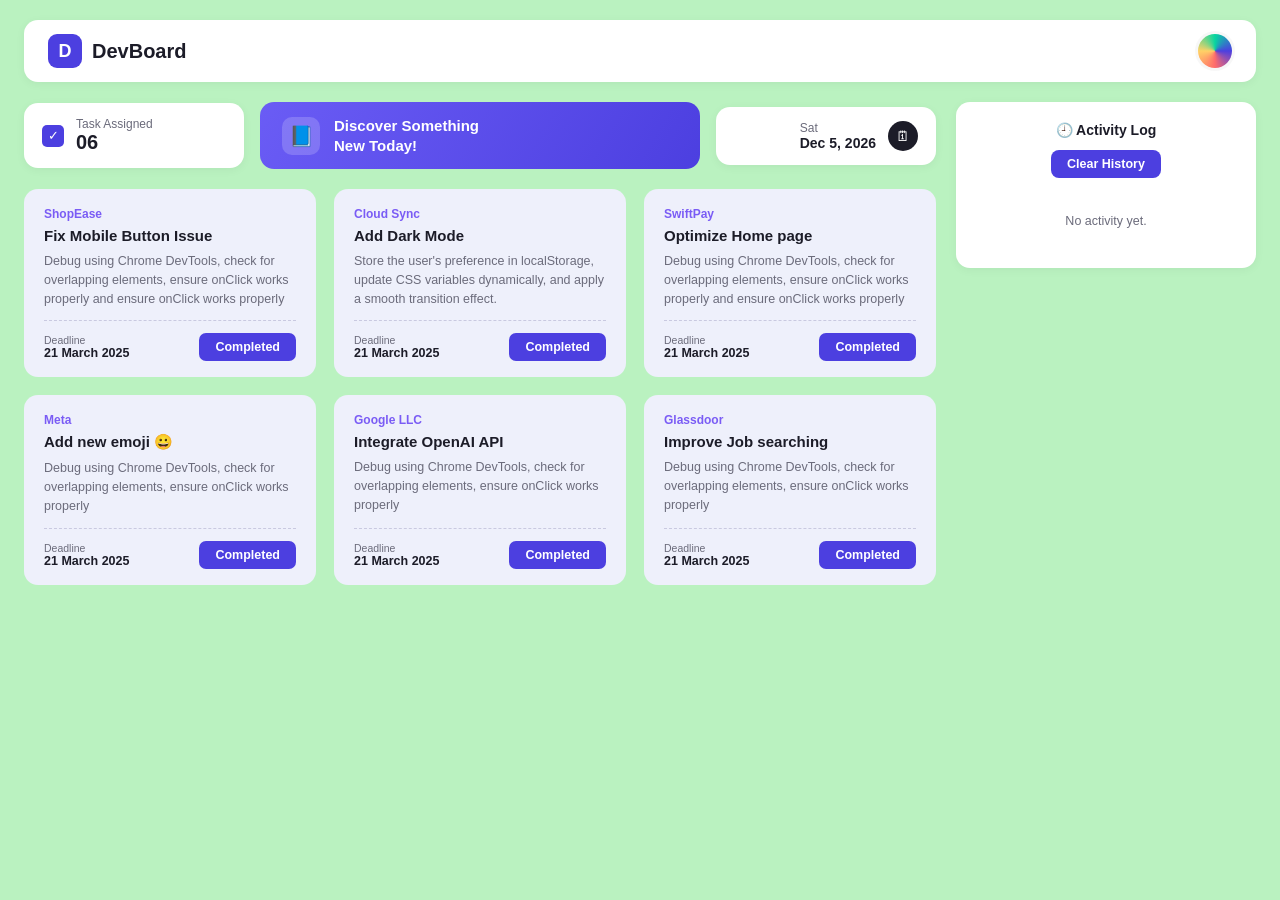
==== index.html @ 2106cfa0 "Add files via upload" ====
<!DOCTYPE html>
<html lang="en">
<head>
<meta charset="UTF-8">
<meta name="viewport" content="width=device-width, initial-scale=1, viewport-fit=cover">
<title>DevBoard</title>
<style>
:root{
  --bg: #baf2c0;
  --card-bg: #eef0fb;
  --card-bg-alt: #f3f0fc;
  --accent: #4c3fe0;
  --accent-light: #ded9fb;
  --gray-btn: #9b9b9b;
  --text-dark: #1c1c28;
  --text-muted: #6b6b7b;
  --white: #ffffff;
}

* { box-sizing: border-box; }

html, body{
  margin:0;
  padding:0;
  font-family: "Segoe UI", Roboto, Arial, sans-serif;
  background: var(--bg);
  color: var(--text-dark);
  transition: background-color .4s ease;
}

.app{
  max-width: 1400px;
  margin: 0 auto;
  padding: 20px 24px 60px;
}

/* ---------- Header ---------- */
header.topbar{
  background: var(--white);
  border-radius: 14px;
  padding: 14px 24px;
  display:flex;
  align-items:center;
  justify-content:space-between;
  box-shadow: 0 2px 10px rgba(0,0,0,0.05);
  margin-bottom: 20px;
}

.brand{
  display:flex;
  align-items:center;
  gap: 10px;
  font-size: 20px;
  font-weight: 700;
}
.brand .logo{
  width: 34px;
  height: 34px;
  border-radius: 9px;
  background: var(--accent);
  color:#fff;
  display:flex;
  align-items:center;
  justify-content:center;
  font-size: 18px;
  font-weight: 800;
}
.brand .thin{ font-weight: 500; color: var(--text-muted); }

.topbar-right{
  display:flex;
  align-items:center;
  gap: 16px;
}

#colorToggleBtn{
  width: 34px;
  height: 34px;
  border-radius: 50%;
  border: none;
  cursor: pointer;
  background: conic-gradient(from 90deg, #4c3fe0, #ff6b6b, #ffd166, #06d6a0, #4c3fe0);
  box-shadow: 0 0 0 3px rgba(0,0,0,0.03);
}
#colorToggleBtn:focus-visible{ outline: 2px solid var(--accent); outline-offset: 2px; }

/* ---------- Main grid ---------- */
.board{
  display:grid;
  grid-template-columns: 1fr 300px;
  gap: 20px;
}

.board-main{
  background: transparent;
}

.board-header{
  display:grid;
  grid-template-columns: 1fr 2fr 1fr;
  align-items:center;
  gap: 16px;
  margin-bottom: 20px;
}

.assigned-card, .date-card{
  background: var(--white);
  border-radius: 14px;
  padding: 14px 18px;
  display:flex;
  align-items:center;
  gap: 12px;
  box-shadow: 0 2px 10px rgba(0,0,0,0.05);
}

.assigned-card .check{
  width: 22px;
  height: 22px;
  border-radius: 5px;
  background: var(--accent);
  color:#fff;
  display:flex;
  align-items:center;
  justify-content:center;
  font-size: 13px;
  flex-shrink:0;
}
.assigned-card .label{ font-size: 12px; color: var(--text-muted); }
.assigned-card .value{ font-size: 20px; font-weight: 700; }

.discover-banner{
  background: linear-gradient(120deg, #6a5cf5, #4c3fe0);
  border-radius: 14px;
  padding: 14px 22px;
  color: #fff;
  display:flex;
  align-items:center;
  gap: 14px;
  cursor:pointer;
  border: none;
  text-align:left;
  width:100%;
  font-family:inherit;
}
.discover-banner:hover{ filter: brightness(1.05); }
.discover-banner .emoji{
  width: 38px;
  height: 38px;
  background: rgba(255,255,255,0.18);
  border-radius: 10px;
  display:flex;
  align-items:center;
  justify-content:center;
  font-size: 20px;
  flex-shrink:0;
}
.discover-banner .title{ font-weight: 700; font-size: 15px; line-height:1.3; }

.date-card{ justify-content: flex-end; }
.date-card .cal{
  width: 30px;
  height: 30px;
  border-radius: 50%;
  background: #1c1c28;
  color:#fff;
  display:flex;
  align-items:center;
  justify-content:center;
  font-size: 14px;
  flex-shrink:0;
}
.date-card .dow{ font-size: 12px; color: var(--text-muted); }
.date-card .dfull{ font-size: 14px; font-weight:700; }

.task-grid{
  display:grid;
  grid-template-columns: repeat(3, 1fr);
  gap: 18px;
}

.task-card{
  background: var(--card-bg);
  border-radius: 14px;
  padding: 18px 20px 16px;
  display:flex;
  flex-direction:column;
  min-height: 170px;
}

.task-card .company{
  font-size: 12px;
  font-weight: 700;
  color: #7a5cf5;
  margin-bottom: 6px;
}
.task-card .task-title{
  font-size: 15px;
  font-weight: 700;
  margin-bottom: 8px;
}
.task-card .task-desc{
  font-size: 12.5px;
  color: var(--text-muted);
  line-height: 1.5;
  flex-grow: 1;
  padding-bottom: 12px;
  border-bottom: 1px dashed #c9c9e0;
}
.task-card .task-footer{
  display:flex;
  align-items:center;
  justify-content:space-between;
  margin-top: 12px;
}
.task-card .deadline-label{
  font-size: 10.5px;
  color: var(--text-muted);
}
.task-card .deadline-date{
  font-size: 12.5px;
  font-weight: 700;
}

.complete-btn{
  border: none;
  border-radius: 7px;
  padding: 7px 16px;
  font-size: 12.5px;
  font-weight: 700;
  cursor: pointer;
  color: #fff;
  background: var(--accent);
  transition: background-color .2s ease, transform .1s ease;
}
.complete-btn:hover{ filter: brightness(1.08); }
.complete-btn:active{ transform: scale(0.97); }
.complete-btn.done{
  background: var(--gray-btn);
  cursor: default;
}
.complete-btn.done:hover{ filter:none; }

/* ---------- Activity log ---------- */
.activity-panel{
  background: var(--white);
  border-radius: 14px;
  padding: 20px;
  height: fit-content;
  box-shadow: 0 2px 10px rgba(0,0,0,0.05);
}
.activity-panel h3{
  text-align:center;
  font-size: 14px;
  margin: 0 0 12px;
  display:flex;
  align-items:center;
  justify-content:center;
  gap: 6px;
}
.clear-history{
  display:block;
  margin: 0 auto 16px;
  background: var(--accent);
  color:#fff;
  border:none;
  border-radius: 8px;
  padding: 7px 16px;
  font-size: 12.5px;
  font-weight: 700;
  cursor:pointer;
}
.clear-history:hover{ filter: brightness(1.08); }

.log-entry{
  background: var(--accent-light);
  border-radius: 10px;
  padding: 10px 12px;
  font-size: 12.5px;
  line-height: 1.5;
  margin-bottom: 10px;
  color: #34305c;
}
.log-empty{
  text-align:center;
  font-size: 12.5px;
  color: var(--text-muted);
  padding: 20px 4px;
}

/* ---------- Toast ---------- */
.toast{
  position: fixed;
  left: 50%;
  bottom: 30px;
  transform: translateX(-50%) translateY(20px);
  background: #1c1c28;
  color:#fff;
  padding: 12px 22px;
  border-radius: 10px;
  font-size: 13.5px;
  opacity: 0;
  pointer-events:none;
  transition: opacity .25s ease, transform .25s ease;
  z-index: 999;
  box-shadow: 0 8px 24px rgba(0,0,0,0.25);
}
.toast.show{
  opacity: 1;
  transform: translateX(-50%) translateY(0);
}

/* ---------- Quiz overlay ---------- */
.quiz-overlay{
  position: fixed;
  inset: 0;
  background: rgba(20,20,35,0.55);
  display:flex;
  align-items:center;
  justify-content:center;
  padding: 20px;
  opacity: 0;
  pointer-events:none;
  transition: opacity .25s ease;
  z-index: 1000;
}
.quiz-overlay.open{ opacity: 1; pointer-events:auto; }

.quiz-panel{
  background: var(--white);
  border-radius: 18px;
  max-width: 720px;
  width: 100%;
  max-height: 85vh;
  overflow-y: auto;
  padding: 28px 30px 30px;
  position: relative;
}
.quiz-panel h2{
  margin: 0 0 4px;
  font-size: 20px;
}
.quiz-panel .sub{
  color: var(--text-muted);
  font-size: 13px;
  margin-bottom: 20px;
}
.quiz-close{
  position:absolute;
  top: 18px;
  right: 20px;
  border:none;
  background: #f0f0f5;
  width: 32px;
  height:32px;
  border-radius:50%;
  cursor:pointer;
  font-size: 16px;
  line-height:1;
}
.quiz-close:hover{ background:#e4e4ef; }

.qa-item{
  background: var(--card-bg);
  border-radius: 12px;
  padding: 16px 18px;
  margin-bottom: 14px;
}
.qa-item .q{
  font-weight: 700;
  font-size: 14px;
  margin-bottom: 8px;
  color: var(--accent);
}
.qa-item .a{
  font-size: 13.5px;
  line-height: 1.55;
  color: var(--text-dark);
}

@media (max-width: 900px){
  .board{ grid-template-columns: 1fr; }
  .board-header{ grid-template-columns: 1fr; }
  .task-grid{ grid-template-columns: 1fr; }
}

@media (prefers-reduced-motion: reduce){
  *{ transition: none !important; }
}

</style>
</head>
<body>

<div class="app">

  <header class="topbar">
    <div class="brand">
      <div class="logo">D</div>
      <div>Dev<span class="thin" style="color:inherit;font-weight:800;">Board</span></div>
    </div>
    <div class="topbar-right">
      <button id="colorToggleBtn" aria-label="Change background color" title="Change background color"></button>
    </div>
  </header>

  <div class="board">
    <div class="board-main">
      <div class="board-header">
        <div class="assigned-card">
          <div class="check">✓</div>
          <div>
            <div class="label">Task Assigned</div>
            <div class="value" id="taskCount">05</div>
          </div>
        </div>

        <button class="discover-banner" id="discoverBtn">
          <div class="emoji">📘</div>
          <div class="title">Discover Something<br>New Today!</div>
        </button>

        <div class="date-card">
          <div>
            <div class="dow" id="dowLabel">Sun</div>
            <div class="dfull" id="dateLabel">Sep 20, 2026</div>
          </div>
          <div class="cal">🗓</div>
        </div>
      </div>

      <div class="task-grid" id="taskGrid">
        <!-- Task cards injected by script.js -->
      </div>
    </div>

    <aside class="activity-panel">
      <h3>🕘 Activity Log</h3>
      <button class="clear-history" id="clearHistoryBtn">Clear History</button>
      <div id="logList">
        <div class="log-empty">No activity yet.</div>
      </div>
    </aside>
  </div>

</div>

<div class="toast" id="toast"></div>

<div class="quiz-overlay" id="quizOverlay">
  <div class="quiz-panel">
    <button class="quiz-close" id="quizClose" aria-label="Close">✕</button>
    <h2>Discover Something New Today!</h2>
    <div class="sub">A few DOM concepts worth knowing</div>
    <div id="qaList"></div>
  </div>
</div>

<script>
(function(){

  // ---------------- Data ----------------
  const tasks = [
    { id: 1, company: "ShopEase",  title: "Fix Mobile Button Issue", desc: "Debug using Chrome DevTools, check for overlapping elements, ensure onClick works properly and ensure onClick works properly", deadline: "21 March 2025" },
    { id: 2, company: "Cloud Sync", title: "Add Dark Mode",          desc: "Store the user's preference in localStorage, update CSS variables dynamically, and apply a smooth transition effect.", deadline: "21 March 2025" },
    { id: 3, company: "SwiftPay",  title: "Optimize Home page",      desc: "Debug using Chrome DevTools, check for overlapping elements, ensure onClick works properly and ensure onClick works properly", deadline: "21 March 2025" },
    { id: 4, company: "Meta",      title: "Add new emoji 😀",        desc: "Debug using Chrome DevTools, check for overlapping elements, ensure onClick works properly", deadline: "21 March 2025" },
    { id: 5, company: "Google LLC",title: "Integrate OpenAI API",    desc: "Debug using Chrome DevTools, check for overlapping elements, ensure onClick works properly", deadline: "21 March 2025" },
    { id: 6, company: "Glassdoor", title: "Improve Job searching",   desc: "Debug using Chrome DevTools, check for overlapping elements, ensure onClick works properly", deadline: "21 March 2025" }
  ];

  const qaData = [
    { q: "What are the different ways to select an element in the DOM?", a: "We can select elements using getElementById, getElementsByClassName, getElementsByTagName, querySelector, and querySelectorAll." },
    { q: "What is the difference between innerHTML, innerText, and textContent?", a: "innerHTML returns HTML content, innerText gets visible text, and textContent retrieves all text, including hidden elements." },
    { q: "What is event delegation in the DOM?", a: "Event delegation is a technique where you add a single event listener to a parent element to handle events for all its current and future child elements, leveraging event bubbling." },
    { q: "What is event bubbling in the DOM?", a: "Event bubbling is a mechanism in the DOM where an event triggered on a child element propagates upward through its parent elements in the hierarchy." },
    { q: "How do you create, add, and remove elements using JavaScript?", a: "We can create an element using document.createElement(), add it with appendChild() and remove it with removeChild()." }
  ];

  const bgColors = ["#baf2c0", "#bcd8f7", "#fbe0b0", "#f6c6d6", "#d8c8f8", "#ffffff"];
  let bgIndex = 0;

  let completedCount = 0;

  // ---------------- DOM refs ----------------
  const taskGrid = document.getElementById('taskGrid');
  const taskCountEl = document.getElementById('taskCount');
  const logList = document.getElementById('logList');
  const toastEl = document.getElementById('toast');
  const colorBtn = document.getElementById('colorToggleBtn');
  const discoverBtn = document.getElementById('discoverBtn');
  const quizOverlay = document.getElementById('quizOverlay');
  const quizClose = document.getElementById('quizClose');
  const qaList = document.getElementById('qaList');
  const clearHistoryBtn = document.getElementById('clearHistoryBtn');

  // ---------------- Render tasks ----------------
  function renderTasks(){
    taskGrid.innerHTML = "";
    tasks.forEach((t) => {
      const card = document.createElement('div');
      card.className = 'task-card';
      card.innerHTML =
        '<div class="company">' + t.company + '</div>' +
        '<div class="task-title">' + t.title + '</div>' +
        '<div class="task-desc">' + t.desc + '</div>' +
        '<div class="task-footer">' +
          '<div>' +
            '<div class="deadline-label">Deadline</div>' +
            '<div class="deadline-date">' + t.deadline + '</div>' +
          '</div>' +
          '<button class="complete-btn" data-id="' + t.id + '">Completed</button>' +
        '</div>';
      taskGrid.appendChild(card);
    });
    updateTaskCount();
  }

  function updateTaskCount(){
    const remaining = tasks.length - completedCount;
    taskCountEl.textContent = String(Math.max(remaining, 0)).padStart(2, '0');
  }

  // ---------------- Complete task ----------------
  taskGrid.addEventListener('click', (e) => {
    const btn = e.target.closest('.complete-btn');
    if(!btn || btn.classList.contains('done')) return;

    const id = Number(btn.getAttribute('data-id'));
    const task = tasks.find((t) => t.id === id);
    if(!task) return;

    btn.classList.add('done');
    completedCount++;
    updateTaskCount();

    const timeStr = formatTime(new Date());
    showToast('Task "' + task.title + '" marked as completed!');
    addLogEntry('You have completed the task ' + task.title + ' at ' + timeStr + '.');
  });

  // ---------------- Toast ----------------
  let toastTimer = null;
  function showToast(msg){
    toastEl.textContent = msg;
    toastEl.classList.add('show');
    clearTimeout(toastTimer);
    toastTimer = setTimeout(() => {
      toastEl.classList.remove('show');
    }, 2600);
  }

  // ---------------- Activity log ----------------
  function addLogEntry(text){
    const empty = logList.querySelector('.log-empty');
    if(empty) empty.remove();

    const entry = document.createElement('div');
    entry.className = 'log-entry';
    entry.textContent = text;
    logList.insertBefore(entry, logList.firstChild);
  }

  clearHistoryBtn.addEventListener('click', () => {
    logList.innerHTML = '<div class="log-empty">No activity yet.</div>';
  });

  function formatTime(d){
    let h = d.getHours();
    const m = d.getMinutes();
    const s = d.getSeconds();
    const ampm = h >= 12 ? 'PM' : 'AM';
    h = h % 12; if(h === 0) h = 12;
    const pad = (n) => (n < 10 ? '0' + n : n);
    return pad(h) + ':' + pad(m) + ':' + pad(s) + ' ' + ampm;
  }

  // ---------------- Background color toggle ----------------
  colorBtn.addEventListener('click', () => {
    bgIndex = (bgIndex + 1) % bgColors.length;
    document.documentElement.style.setProperty('--bg', bgColors[bgIndex]);
  });

  // ---------------- Discover Something New (quiz page) ----------------
  function renderQA(){
    qaList.innerHTML = "";
    qaData.forEach((item, i) => {
      const el = document.createElement('div');
      el.className = 'qa-item';
      el.innerHTML =
        '<div class="q">Q' + (i+1) + '. ' + item.q + '</div>' +
        '<div class="a">' + item.a + '</div>';
      qaList.appendChild(el);
    });
  }

  discoverBtn.addEventListener('click', () => {
    renderQA();
    quizOverlay.classList.add('open');
  });
  quizClose.addEventListener('click', () => {
    quizOverlay.classList.remove('open');
  });
  quizOverlay.addEventListener('click', (e) => {
    if(e.target === quizOverlay) quizOverlay.classList.remove('open');
  });
  document.addEventListener('keydown', (e) => {
    if(e.key === 'Escape') quizOverlay.classList.remove('open');
  });

  // ---------------- Date ----------------
  function renderDate(){
    const d = new Date();
    const dow = d.toLocaleDateString('en-US', { weekday: 'short' });
    const full = d.toLocaleDateString('en-US', { month: 'short', day: 'numeric', year: 'numeric' });
    document.getElementById('dowLabel').textContent = dow;
    document.getElementById('dateLabel').textContent = full;
  }

  // ---------------- Init ----------------
  renderTasks();
  renderDate();

})();

</script>
</body>
</html>
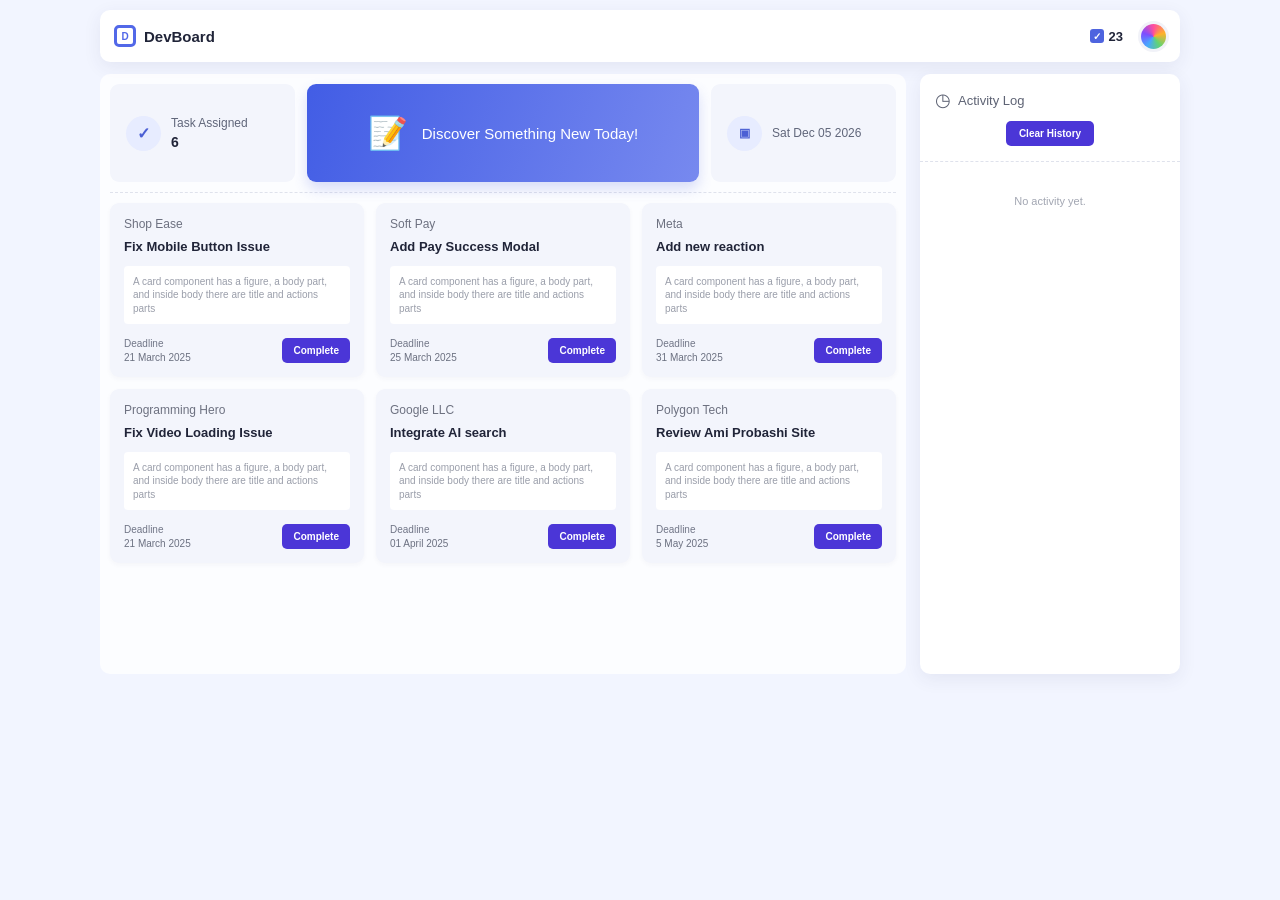
==== commit 844bf172: "Add files via upload" ====
--- a/index.html
+++ b/index.html
@@ -1,627 +1,71 @@
-<!DOCTYPE html>
-<html lang="en">
-<head>
-<meta charset="UTF-8">
-<meta name="viewport" content="width=device-width, initial-scale=1, viewport-fit=cover">
-<title>DevBoard</title>
-<style>
-:root{
-  --bg: #baf2c0;
-  --card-bg: #eef0fb;
-  --card-bg-alt: #f3f0fc;
-  --accent: #4c3fe0;
-  --accent-light: #ded9fb;
-  --gray-btn: #9b9b9b;
-  --text-dark: #1c1c28;
-  --text-muted: #6b6b7b;
-  --white: #ffffff;
-}
-
-* { box-sizing: border-box; }
-
-html, body{
-  margin:0;
-  padding:0;
-  font-family: "Segoe UI", Roboto, Arial, sans-serif;
-  background: var(--bg);
-  color: var(--text-dark);
-  transition: background-color .4s ease;
-}
-
-.app{
-  max-width: 1400px;
-  margin: 0 auto;
-  padding: 20px 24px 60px;
-}
-
-/* ---------- Header ---------- */
-header.topbar{
-  background: var(--white);
-  border-radius: 14px;
-  padding: 14px 24px;
-  display:flex;
-  align-items:center;
-  justify-content:space-between;
-  box-shadow: 0 2px 10px rgba(0,0,0,0.05);
-  margin-bottom: 20px;
-}
-
-.brand{
-  display:flex;
-  align-items:center;
-  gap: 10px;
-  font-size: 20px;
-  font-weight: 700;
-}
-.brand .logo{
-  width: 34px;
-  height: 34px;
-  border-radius: 9px;
-  background: var(--accent);
-  color:#fff;
-  display:flex;
-  align-items:center;
-  justify-content:center;
-  font-size: 18px;
-  font-weight: 800;
-}
-.brand .thin{ font-weight: 500; color: var(--text-muted); }
-
-.topbar-right{
-  display:flex;
-  align-items:center;
-  gap: 16px;
-}
-
-#colorToggleBtn{
-  width: 34px;
-  height: 34px;
-  border-radius: 50%;
-  border: none;
-  cursor: pointer;
-  background: conic-gradient(from 90deg, #4c3fe0, #ff6b6b, #ffd166, #06d6a0, #4c3fe0);
-  box-shadow: 0 0 0 3px rgba(0,0,0,0.03);
-}
-#colorToggleBtn:focus-visible{ outline: 2px solid var(--accent); outline-offset: 2px; }
-
-/* ---------- Main grid ---------- */
-.board{
-  display:grid;
-  grid-template-columns: 1fr 300px;
-  gap: 20px;
-}
-
-.board-main{
-  background: transparent;
-}
-
-.board-header{
-  display:grid;
-  grid-template-columns: 1fr 2fr 1fr;
-  align-items:center;
-  gap: 16px;
-  margin-bottom: 20px;
-}
-
-.assigned-card, .date-card{
-  background: var(--white);
-  border-radius: 14px;
-  padding: 14px 18px;
-  display:flex;
-  align-items:center;
-  gap: 12px;
-  box-shadow: 0 2px 10px rgba(0,0,0,0.05);
-}
-
-.assigned-card .check{
-  width: 22px;
-  height: 22px;
-  border-radius: 5px;
-  background: var(--accent);
-  color:#fff;
-  display:flex;
-  align-items:center;
-  justify-content:center;
-  font-size: 13px;
-  flex-shrink:0;
-}
-.assigned-card .label{ font-size: 12px; color: var(--text-muted); }
-.assigned-card .value{ font-size: 20px; font-weight: 700; }
-
-.discover-banner{
-  background: linear-gradient(120deg, #6a5cf5, #4c3fe0);
-  border-radius: 14px;
-  padding: 14px 22px;
-  color: #fff;
-  display:flex;
-  align-items:center;
-  gap: 14px;
-  cursor:pointer;
-  border: none;
-  text-align:left;
-  width:100%;
-  font-family:inherit;
-}
-.discover-banner:hover{ filter: brightness(1.05); }
-.discover-banner .emoji{
-  width: 38px;
-  height: 38px;
-  background: rgba(255,255,255,0.18);
-  border-radius: 10px;
-  display:flex;
-  align-items:center;
-  justify-content:center;
-  font-size: 20px;
-  flex-shrink:0;
-}
-.discover-banner .title{ font-weight: 700; font-size: 15px; line-height:1.3; }
-
-.date-card{ justify-content: flex-end; }
-.date-card .cal{
-  width: 30px;
-  height: 30px;
-  border-radius: 50%;
-  background: #1c1c28;
-  color:#fff;
-  display:flex;
-  align-items:center;
-  justify-content:center;
-  font-size: 14px;
-  flex-shrink:0;
-}
-.date-card .dow{ font-size: 12px; color: var(--text-muted); }
-.date-card .dfull{ font-size: 14px; font-weight:700; }
-
-.task-grid{
-  display:grid;
-  grid-template-columns: repeat(3, 1fr);
-  gap: 18px;
-}
-
-.task-card{
-  background: var(--card-bg);
-  border-radius: 14px;
-  padding: 18px 20px 16px;
-  display:flex;
-  flex-direction:column;
-  min-height: 170px;
-}
-
-.task-card .company{
-  font-size: 12px;
-  font-weight: 700;
-  color: #7a5cf5;
-  margin-bottom: 6px;
-}
-.task-card .task-title{
-  font-size: 15px;
-  font-weight: 700;
-  margin-bottom: 8px;
-}
-.task-card .task-desc{
-  font-size: 12.5px;
-  color: var(--text-muted);
-  line-height: 1.5;
-  flex-grow: 1;
-  padding-bottom: 12px;
-  border-bottom: 1px dashed #c9c9e0;
-}
-.task-card .task-footer{
-  display:flex;
-  align-items:center;
-  justify-content:space-between;
-  margin-top: 12px;
-}
-.task-card .deadline-label{
-  font-size: 10.5px;
-  color: var(--text-muted);
-}
-.task-card .deadline-date{
-  font-size: 12.5px;
-  font-weight: 700;
-}
-
-.complete-btn{
-  border: none;
-  border-radius: 7px;
-  padding: 7px 16px;
-  font-size: 12.5px;
-  font-weight: 700;
-  cursor: pointer;
-  color: #fff;
-  background: var(--accent);
-  transition: background-color .2s ease, transform .1s ease;
-}
-.complete-btn:hover{ filter: brightness(1.08); }
-.complete-btn:active{ transform: scale(0.97); }
-.complete-btn.done{
-  background: var(--gray-btn);
-  cursor: default;
-}
-.complete-btn.done:hover{ filter:none; }
-
-/* ---------- Activity log ---------- */
-.activity-panel{
-  background: var(--white);
-  border-radius: 14px;
-  padding: 20px;
-  height: fit-content;
-  box-shadow: 0 2px 10px rgba(0,0,0,0.05);
-}
-.activity-panel h3{
-  text-align:center;
-  font-size: 14px;
-  margin: 0 0 12px;
-  display:flex;
-  align-items:center;
-  justify-content:center;
-  gap: 6px;
-}
-.clear-history{
-  display:block;
-  margin: 0 auto 16px;
-  background: var(--accent);
-  color:#fff;
-  border:none;
-  border-radius: 8px;
-  padding: 7px 16px;
-  font-size: 12.5px;
-  font-weight: 700;
-  cursor:pointer;
-}
-.clear-history:hover{ filter: brightness(1.08); }
-
-.log-entry{
-  background: var(--accent-light);
-  border-radius: 10px;
-  padding: 10px 12px;
-  font-size: 12.5px;
-  line-height: 1.5;
-  margin-bottom: 10px;
-  color: #34305c;
-}
-.log-empty{
-  text-align:center;
-  font-size: 12.5px;
-  color: var(--text-muted);
-  padding: 20px 4px;
-}
-
-/* ---------- Toast ---------- */
-.toast{
-  position: fixed;
-  left: 50%;
-  bottom: 30px;
-  transform: translateX(-50%) translateY(20px);
-  background: #1c1c28;
-  color:#fff;
-  padding: 12px 22px;
-  border-radius: 10px;
-  font-size: 13.5px;
-  opacity: 0;
-  pointer-events:none;
-  transition: opacity .25s ease, transform .25s ease;
-  z-index: 999;
-  box-shadow: 0 8px 24px rgba(0,0,0,0.25);
-}
-.toast.show{
-  opacity: 1;
-  transform: translateX(-50%) translateY(0);
-}
-
-/* ---------- Quiz overlay ---------- */
-.quiz-overlay{
-  position: fixed;
-  inset: 0;
-  background: rgba(20,20,35,0.55);
-  display:flex;
-  align-items:center;
-  justify-content:center;
-  padding: 20px;
-  opacity: 0;
-  pointer-events:none;
-  transition: opacity .25s ease;
-  z-index: 1000;
-}
-.quiz-overlay.open{ opacity: 1; pointer-events:auto; }
-
-.quiz-panel{
-  background: var(--white);
-  border-radius: 18px;
-  max-width: 720px;
-  width: 100%;
-  max-height: 85vh;
-  overflow-y: auto;
-  padding: 28px 30px 30px;
-  position: relative;
-}
-.quiz-panel h2{
-  margin: 0 0 4px;
-  font-size: 20px;
-}
-.quiz-panel .sub{
-  color: var(--text-muted);
-  font-size: 13px;
-  margin-bottom: 20px;
-}
-.quiz-close{
-  position:absolute;
-  top: 18px;
-  right: 20px;
-  border:none;
-  background: #f0f0f5;
-  width: 32px;
-  height:32px;
-  border-radius:50%;
-  cursor:pointer;
-  font-size: 16px;
-  line-height:1;
-}
-.quiz-close:hover{ background:#e4e4ef; }
-
-.qa-item{
-  background: var(--card-bg);
-  border-radius: 12px;
-  padding: 16px 18px;
-  margin-bottom: 14px;
-}
-.qa-item .q{
-  font-weight: 700;
-  font-size: 14px;
-  margin-bottom: 8px;
-  color: var(--accent);
-}
-.qa-item .a{
-  font-size: 13.5px;
-  line-height: 1.55;
-  color: var(--text-dark);
-}
-
-@media (max-width: 900px){
-  .board{ grid-template-columns: 1fr; }
-  .board-header{ grid-template-columns: 1fr; }
-  .task-grid{ grid-template-columns: 1fr; }
-}
-
-@media (prefers-reduced-motion: reduce){
-  *{ transition: none !important; }
-}
-
-</style>
-</head>
-<body>
-
-<div class="app">
-
-  <header class="topbar">
-    <div class="brand">
-      <div class="logo">D</div>
-      <div>Dev<span class="thin" style="color:inherit;font-weight:800;">Board</span></div>
-    </div>
-    <div class="topbar-right">
-      <button id="colorToggleBtn" aria-label="Change background color" title="Change background color"></button>
-    </div>
-  </header>
-
-  <div class="board">
-    <div class="board-main">
-      <div class="board-header">
-        <div class="assigned-card">
-          <div class="check">✓</div>
-          <div>
-            <div class="label">Task Assigned</div>
-            <div class="value" id="taskCount">05</div>
-          </div>
-        </div>
-
-        <button class="discover-banner" id="discoverBtn">
-          <div class="emoji">📘</div>
-          <div class="title">Discover Something<br>New Today!</div>
-        </button>
-
-        <div class="date-card">
-          <div>
-            <div class="dow" id="dowLabel">Sun</div>
-            <div class="dfull" id="dateLabel">Sep 20, 2026</div>
-          </div>
-          <div class="cal">🗓</div>
-        </div>
-      </div>
-
-      <div class="task-grid" id="taskGrid">
-        <!-- Task cards injected by script.js -->
-      </div>
-    </div>
-
-    <aside class="activity-panel">
-      <h3>🕘 Activity Log</h3>
-      <button class="clear-history" id="clearHistoryBtn">Clear History</button>
-      <div id="logList">
-        <div class="log-empty">No activity yet.</div>
-      </div>
-    </aside>
-  </div>
-
-</div>
-
-<div class="toast" id="toast"></div>
-
-<div class="quiz-overlay" id="quizOverlay">
-  <div class="quiz-panel">
-    <button class="quiz-close" id="quizClose" aria-label="Close">✕</button>
-    <h2>Discover Something New Today!</h2>
-    <div class="sub">A few DOM concepts worth knowing</div>
-    <div id="qaList"></div>
-  </div>
-</div>
-
-<script>
-(function(){
-
-  // ---------------- Data ----------------
-  const tasks = [
-    { id: 1, company: "ShopEase",  title: "Fix Mobile Button Issue", desc: "Debug using Chrome DevTools, check for overlapping elements, ensure onClick works properly and ensure onClick works properly", deadline: "21 March 2025" },
-    { id: 2, company: "Cloud Sync", title: "Add Dark Mode",          desc: "Store the user's preference in localStorage, update CSS variables dynamically, and apply a smooth transition effect.", deadline: "21 March 2025" },
-    { id: 3, company: "SwiftPay",  title: "Optimize Home page",      desc: "Debug using Chrome DevTools, check for overlapping elements, ensure onClick works properly and ensure onClick works properly", deadline: "21 March 2025" },
-    { id: 4, company: "Meta",      title: "Add new emoji 😀",        desc: "Debug using Chrome DevTools, check for overlapping elements, ensure onClick works properly", deadline: "21 March 2025" },
-    { id: 5, company: "Google LLC",title: "Integrate OpenAI API",    desc: "Debug using Chrome DevTools, check for overlapping elements, ensure onClick works properly", deadline: "21 March 2025" },
-    { id: 6, company: "Glassdoor", title: "Improve Job searching",   desc: "Debug using Chrome DevTools, check for overlapping elements, ensure onClick works properly", deadline: "21 March 2025" }
-  ];
-
-  const qaData = [
-    { q: "What are the different ways to select an element in the DOM?", a: "We can select elements using getElementById, getElementsByClassName, getElementsByTagName, querySelector, and querySelectorAll." },
-    { q: "What is the difference between innerHTML, innerText, and textContent?", a: "innerHTML returns HTML content, innerText gets visible text, and textContent retrieves all text, including hidden elements." },
-    { q: "What is event delegation in the DOM?", a: "Event delegation is a technique where you add a single event listener to a parent element to handle events for all its current and future child elements, leveraging event bubbling." },
-    { q: "What is event bubbling in the DOM?", a: "Event bubbling is a mechanism in the DOM where an event triggered on a child element propagates upward through its parent elements in the hierarchy." },
-    { q: "How do you create, add, and remove elements using JavaScript?", a: "We can create an element using document.createElement(), add it with appendChild() and remove it with removeChild()." }
-  ];
-
-  const bgColors = ["#baf2c0", "#bcd8f7", "#fbe0b0", "#f6c6d6", "#d8c8f8", "#ffffff"];
-  let bgIndex = 0;
-
-  let completedCount = 0;
-
-  // ---------------- DOM refs ----------------
-  const taskGrid = document.getElementById('taskGrid');
-  const taskCountEl = document.getElementById('taskCount');
-  const logList = document.getElementById('logList');
-  const toastEl = document.getElementById('toast');
-  const colorBtn = document.getElementById('colorToggleBtn');
-  const discoverBtn = document.getElementById('discoverBtn');
-  const quizOverlay = document.getElementById('quizOverlay');
-  const quizClose = document.getElementById('quizClose');
-  const qaList = document.getElementById('qaList');
-  const clearHistoryBtn = document.getElementById('clearHistoryBtn');
-
-  // ---------------- Render tasks ----------------
-  function renderTasks(){
-    taskGrid.innerHTML = "";
-    tasks.forEach((t) => {
-      const card = document.createElement('div');
-      card.className = 'task-card';
-      card.innerHTML =
-        '<div class="company">' + t.company + '</div>' +
-        '<div class="task-title">' + t.title + '</div>' +
-        '<div class="task-desc">' + t.desc + '</div>' +
-        '<div class="task-footer">' +
-          '<div>' +
-            '<div class="deadline-label">Deadline</div>' +
-            '<div class="deadline-date">' + t.deadline + '</div>' +
-          '</div>' +
-          '<button class="complete-btn" data-id="' + t.id + '">Completed</button>' +
-        '</div>';
-      taskGrid.appendChild(card);
-    });
-    updateTaskCount();
-  }
-
-  function updateTaskCount(){
-    const remaining = tasks.length - completedCount;
-    taskCountEl.textContent = String(Math.max(remaining, 0)).padStart(2, '0');
-  }
-
-  // ---------------- Complete task ----------------
-  taskGrid.addEventListener('click', (e) => {
-    const btn = e.target.closest('.complete-btn');
-    if(!btn || btn.classList.contains('done')) return;
-
-    const id = Number(btn.getAttribute('data-id'));
-    const task = tasks.find((t) => t.id === id);
-    if(!task) return;
-
-    btn.classList.add('done');
-    completedCount++;
-    updateTaskCount();
-
-    const timeStr = formatTime(new Date());
-    showToast('Task "' + task.title + '" marked as completed!');
-    addLogEntry('You have completed the task ' + task.title + ' at ' + timeStr + '.');
-  });
-
-  // ---------------- Toast ----------------
-  let toastTimer = null;
-  function showToast(msg){
-    toastEl.textContent = msg;
-    toastEl.classList.add('show');
-    clearTimeout(toastTimer);
-    toastTimer = setTimeout(() => {
-      toastEl.classList.remove('show');
-    }, 2600);
-  }
-
-  // ---------------- Activity log ----------------
-  function addLogEntry(text){
-    const empty = logList.querySelector('.log-empty');
-    if(empty) empty.remove();
-
-    const entry = document.createElement('div');
-    entry.className = 'log-entry';
-    entry.textContent = text;
-    logList.insertBefore(entry, logList.firstChild);
-  }
-
-  clearHistoryBtn.addEventListener('click', () => {
-    logList.innerHTML = '<div class="log-empty">No activity yet.</div>';
-  });
-
-  function formatTime(d){
-    let h = d.getHours();
-    const m = d.getMinutes();
-    const s = d.getSeconds();
-    const ampm = h >= 12 ? 'PM' : 'AM';
-    h = h % 12; if(h === 0) h = 12;
-    const pad = (n) => (n < 10 ? '0' + n : n);
-    return pad(h) + ':' + pad(m) + ':' + pad(s) + ' ' + ampm;
-  }
-
-  // ---------------- Background color toggle ----------------
-  colorBtn.addEventListener('click', () => {
-    bgIndex = (bgIndex + 1) % bgColors.length;
-    document.documentElement.style.setProperty('--bg', bgColors[bgIndex]);
-  });
-
-  // ---------------- Discover Something New (quiz page) ----------------
-  function renderQA(){
-    qaList.innerHTML = "";
-    qaData.forEach((item, i) => {
-      const el = document.createElement('div');
-      el.className = 'qa-item';
-      el.innerHTML =
-        '<div class="q">Q' + (i+1) + '. ' + item.q + '</div>' +
-        '<div class="a">' + item.a + '</div>';
-      qaList.appendChild(el);
-    });
-  }
-
-  discoverBtn.addEventListener('click', () => {
-    renderQA();
-    quizOverlay.classList.add('open');
-  });
-  quizClose.addEventListener('click', () => {
-    quizOverlay.classList.remove('open');
-  });
-  quizOverlay.addEventListener('click', (e) => {
-    if(e.target === quizOverlay) quizOverlay.classList.remove('open');
-  });
-  document.addEventListener('keydown', (e) => {
-    if(e.key === 'Escape') quizOverlay.classList.remove('open');
-  });
-
-  // ---------------- Date ----------------
-  function renderDate(){
-    const d = new Date();
-    const dow = d.toLocaleDateString('en-US', { weekday: 'short' });
-    const full = d.toLocaleDateString('en-US', { month: 'short', day: 'numeric', year: 'numeric' });
-    document.getElementById('dowLabel').textContent = dow;
-    document.getElementById('dateLabel').textContent = full;
-  }
-
-  // ---------------- Init ----------------
-  renderTasks();
-  renderDate();
-
-})();
-
-</script>
-</body>
-</html>
+<!DOCTYPE html>
+<html lang="en">
+<head>
+    <meta charset="UTF-8">
+    <meta name="viewport" content="width=device-width, initial-scale=1.0">
+    <title>DevBoard</title>
+    <link rel="stylesheet" href="style.css">
+</head>
+<body>
+    <header class="topbar">
+        <div class="brand">
+            <div class="brand-icon">D</div>
+            <span>DevBoard</span>
+        </div>
+
+        <div class="top-actions">
+            <div class="completed-counter">
+                <span class="check-icon">✓</span>
+                <span id="completedCount">23</span>
+            </div>
+            <button id="colorChangeBtn" class="color-button" type="button" aria-label="Change background color">
+                <span></span>
+            </button>
+        </div>
+    </header>
+
+    <main class="dashboard">
+        <section class="main-section">
+            <div class="summary-row">
+                <div class="summary-card assigned-card">
+                    <div class="summary-icon">✓</div>
+                    <div>
+                        <p>Task Assigned</p>
+                        <strong id="taskCount">6</strong>
+                    </div>
+                </div>
+
+                <button id="discoverBtn" class="discover-card" type="button">
+                    <span class="discover-icon">📝</span>
+                    <span>Discover Something New Today!</span>
+                </button>
+
+                <div class="summary-card date-card">
+                    <div class="calendar-icon">▣</div>
+                    <span id="currentDate">Tue Feb 25 2025</span>
+                </div>
+            </div>
+
+            <div id="taskGrid" class="task-grid"></div>
+        </section>
+
+        <aside class="activity-panel">
+            <div class="activity-header">
+                <div class="activity-title">
+                    <span class="history-icon">◷</span>
+                    <span>Activity Log</span>
+                </div>
+                <button id="clearHistoryBtn" type="button">Clear History</button>
+            </div>
+
+            <div id="activityLog" class="activity-log">
+                <p class="empty-log">No activity yet.</p>
+            </div>
+        </aside>
+    </main>
+
+    <div id="alertBox" class="alert-box" role="alert" aria-live="polite"></div>
+
+    <script src="script.js"></script>
+</body>
+</html>
--- a/style.css
+++ b/style.css
@@ -0,0 +1,460 @@
+* {
+    box-sizing: border-box;
+    margin: 0;
+    padding: 0;
+}
+
+:root {
+    --page-bg: #f2f5ff;
+    --surface: #ffffff;
+    --soft-surface: #f3f5fc;
+    --soft-blue: #eef2ff;
+    --primary: #4b36d7;
+    --primary-light: #6278ee;
+    --text: #202438;
+    --muted: #777d91;
+    --border: #e8eaf3;
+    --completed: #8b8f9d;
+    --shadow: 0 5px 18px rgba(48, 55, 100, 0.08);
+}
+
+body {
+    min-height: 100vh;
+    background: var(--page-bg);
+    color: var(--text);
+    font-family: Arial, Helvetica, sans-serif;
+    transition: background-color 0.35s ease;
+    padding: 10px;
+}
+
+button {
+    font: inherit;
+}
+
+.topbar {
+    width: min(1080px, 100%);
+    min-height: 52px;
+    margin: 0 auto 12px;
+    padding: 10px 14px;
+    display: flex;
+    align-items: center;
+    justify-content: space-between;
+    background: var(--surface);
+    border-radius: 10px;
+    box-shadow: var(--shadow);
+}
+
+.brand {
+    display: flex;
+    align-items: center;
+    gap: 8px;
+    font-size: 15px;
+    font-weight: 700;
+}
+
+.brand-icon {
+    width: 22px;
+    height: 22px;
+    border: 3px solid #5268e8;
+    border-radius: 5px;
+    color: #5268e8;
+    display: grid;
+    place-items: center;
+    font-size: 10px;
+    font-weight: 800;
+}
+
+.top-actions {
+    display: flex;
+    align-items: center;
+    gap: 18px;
+}
+
+.completed-counter {
+    display: flex;
+    align-items: center;
+    gap: 5px;
+    font-size: 13px;
+    font-weight: 700;
+}
+
+.check-icon {
+    width: 14px;
+    height: 14px;
+    display: grid;
+    place-items: center;
+    background: #4e64df;
+    color: white;
+    border-radius: 3px;
+    font-size: 10px;
+}
+
+.color-button {
+    width: 25px;
+    height: 25px;
+    border: 0;
+    border-radius: 50%;
+    cursor: pointer;
+    background: conic-gradient(#ff4d9d, #ffb12b, #63d471, #48a7ff, #7d4dff, #ff4d9d);
+    box-shadow: 0 0 0 3px #f1f2f8;
+    transition: transform 0.2s ease;
+}
+
+.color-button:hover {
+    transform: scale(1.1);
+}
+
+.dashboard {
+    width: min(1080px, 100%);
+    margin: 0 auto;
+    display: grid;
+    grid-template-columns: minmax(0, 1fr) 260px;
+    gap: 14px;
+}
+
+.main-section {
+    min-width: 0;
+    background: rgba(255, 255, 255, 0.8);
+    border-radius: 10px;
+    padding: 10px;
+}
+
+.summary-row {
+    display: grid;
+    grid-template-columns: 185px minmax(220px, 1fr) 185px;
+    gap: 12px;
+    padding-bottom: 10px;
+    border-bottom: 1px dashed #dfe2ec;
+}
+
+.summary-card,
+.discover-card {
+    min-height: 98px;
+    border: 0;
+    border-radius: 9px;
+    background: var(--soft-surface);
+}
+
+.summary-card {
+    display: flex;
+    align-items: center;
+    gap: 10px;
+    padding: 16px;
+}
+
+.summary-icon,
+.calendar-icon {
+    width: 35px;
+    height: 35px;
+    flex-shrink: 0;
+    display: grid;
+    place-items: center;
+    background: #e7ecff;
+    border-radius: 50%;
+    color: #4b5fd4;
+    font-weight: 700;
+}
+
+.summary-card p {
+    color: #60667a;
+    font-size: 12px;
+    margin-bottom: 3px;
+}
+
+.summary-card strong {
+    font-size: 14px;
+}
+
+.date-card {
+    font-size: 12px;
+    color: #60667a;
+}
+
+.discover-card {
+    padding: 15px;
+    display: flex;
+    align-items: center;
+    justify-content: center;
+    gap: 14px;
+    color: white;
+    cursor: pointer;
+    font-size: 15px;
+    font-weight: 500;
+    background: linear-gradient(110deg, #425de5, #7789ef);
+    box-shadow: 0 7px 14px rgba(71, 89, 218, 0.2);
+    transition: transform 0.2s ease, box-shadow 0.2s ease;
+}
+
+.discover-card:hover {
+    transform: translateY(-2px);
+    box-shadow: 0 10px 18px rgba(71, 89, 218, 0.28);
+}
+
+.discover-icon {
+    font-size: 32px;
+}
+
+.task-grid {
+    display: grid;
+    grid-template-columns: repeat(3, minmax(0, 1fr));
+    gap: 12px;
+    padding-top: 10px;
+}
+
+.task-card {
+    min-height: 174px;
+    padding: 14px;
+    background: var(--soft-surface);
+    border-radius: 9px;
+    display: flex;
+    flex-direction: column;
+    box-shadow: 0 2px 5px rgba(49, 55, 93, 0.04);
+}
+
+.company {
+    color: #6d7180;
+    font-size: 12px;
+    margin-bottom: 8px;
+}
+
+.task-title {
+    font-size: 13px;
+    line-height: 1.3;
+    margin-bottom: 10px;
+}
+
+.task-description {
+    color: #9a9eaa;
+    background: white;
+    padding: 9px;
+    min-height: 50px;
+    border-radius: 4px;
+    font-size: 10px;
+    line-height: 1.35;
+    margin-bottom: 9px;
+}
+
+.task-footer {
+    margin-top: auto;
+    display: flex;
+    align-items: flex-end;
+    justify-content: space-between;
+    gap: 8px;
+}
+
+.deadline {
+    color: #717687;
+    font-size: 10px;
+}
+
+.deadline strong {
+    display: block;
+    color: #6c7181;
+    margin-top: 3px;
+    font-weight: 500;
+}
+
+.complete-button {
+    border: 0;
+    border-radius: 5px;
+    padding: 7px 11px;
+    background: var(--primary);
+    color: white;
+    font-size: 10px;
+    font-weight: 700;
+    cursor: pointer;
+    transition: background-color 0.2s ease, transform 0.15s ease;
+}
+
+.complete-button:hover {
+    transform: translateY(-1px);
+}
+
+.complete-button.completed {
+    background: var(--completed);
+    cursor: default;
+}
+
+.activity-panel {
+    min-height: 600px;
+    background: var(--surface);
+    border-radius: 10px;
+    box-shadow: var(--shadow);
+    overflow: hidden;
+}
+
+.activity-header {
+    padding: 15px;
+    border-bottom: 1px dashed #dfe2ec;
+}
+
+.activity-title {
+    display: flex;
+    align-items: center;
+    gap: 7px;
+    font-size: 13px;
+    color: #5e6374;
+    margin-bottom: 10px;
+}
+
+.history-icon {
+    font-size: 18px;
+}
+
+#clearHistoryBtn {
+    display: block;
+    margin: 0 auto;
+    border: 0;
+    border-radius: 5px;
+    background: var(--primary);
+    color: white;
+    padding: 7px 13px;
+    font-size: 10px;
+    font-weight: 700;
+    cursor: pointer;
+}
+
+.activity-log {
+    padding: 13px 15px;
+}
+
+.activity-item {
+    padding: 9px 0;
+    border-bottom: 1px solid #f0f1f6;
+    color: #656a7b;
+    font-size: 11px;
+    line-height: 1.5;
+}
+
+.empty-log {
+    color: #a2a6b2;
+    font-size: 11px;
+    text-align: center;
+    padding-top: 20px;
+}
+
+.alert-box {
+    position: fixed;
+    left: 50%;
+    bottom: 22px;
+    transform: translate(-50%, 120px);
+    background: #25293b;
+    color: white;
+    padding: 12px 18px;
+    border-radius: 7px;
+    font-size: 12px;
+    box-shadow: 0 8px 25px rgba(0, 0, 0, 0.2);
+    opacity: 0;
+    pointer-events: none;
+    transition: opacity 0.25s ease, transform 0.25s ease;
+    z-index: 1000;
+}
+
+.alert-box.show {
+    opacity: 1;
+    transform: translate(-50%, 0);
+}
+
+.questions-page {
+    width: min(1080px, 100%);
+    margin: 0 auto;
+}
+
+.questions-header {
+    background: var(--surface);
+    border-radius: 10px;
+    padding: 25px;
+    margin-bottom: 14px;
+    box-shadow: var(--shadow);
+}
+
+.back-button {
+    border: 0;
+    background: var(--primary);
+    color: white;
+    padding: 8px 13px;
+    border-radius: 5px;
+    cursor: pointer;
+    font-size: 11px;
+    font-weight: 700;
+    margin-bottom: 20px;
+}
+
+.questions-header h1 {
+    font-size: 24px;
+    margin-bottom: 7px;
+}
+
+.questions-header p {
+    color: var(--muted);
+    font-size: 13px;
+}
+
+.question-list {
+    display: grid;
+    gap: 12px;
+}
+
+.question-card {
+    background: var(--surface);
+    border-radius: 10px;
+    padding: 20px;
+    box-shadow: var(--shadow);
+    border-left: 4px solid var(--primary);
+}
+
+.question-card h2 {
+    font-size: 15px;
+    line-height: 1.5;
+    margin-bottom: 10px;
+}
+
+.question-card p {
+    color: #666b7c;
+    font-size: 13px;
+    line-height: 1.7;
+}
+
+code {
+    background: #f0f1f8;
+    color: #4b36d7;
+    padding: 2px 5px;
+    border-radius: 4px;
+    font-family: Consolas, monospace;
+}
+
+@media (max-width: 850px) {
+    .dashboard {
+        grid-template-columns: 1fr;
+    }
+
+    .activity-panel {
+        min-height: 250px;
+    }
+
+    .task-grid {
+        grid-template-columns: repeat(2, minmax(0, 1fr));
+    }
+}
+
+@media (max-width: 620px) {
+    body {
+        padding: 6px;
+    }
+
+    .summary-row {
+        grid-template-columns: 1fr;
+    }
+
+    .task-grid {
+        grid-template-columns: 1fr;
+    }
+
+    .topbar {
+        padding: 10px;
+    }
+
+    .questions-header h1 {
+        font-size: 20px;
+    }
+}
